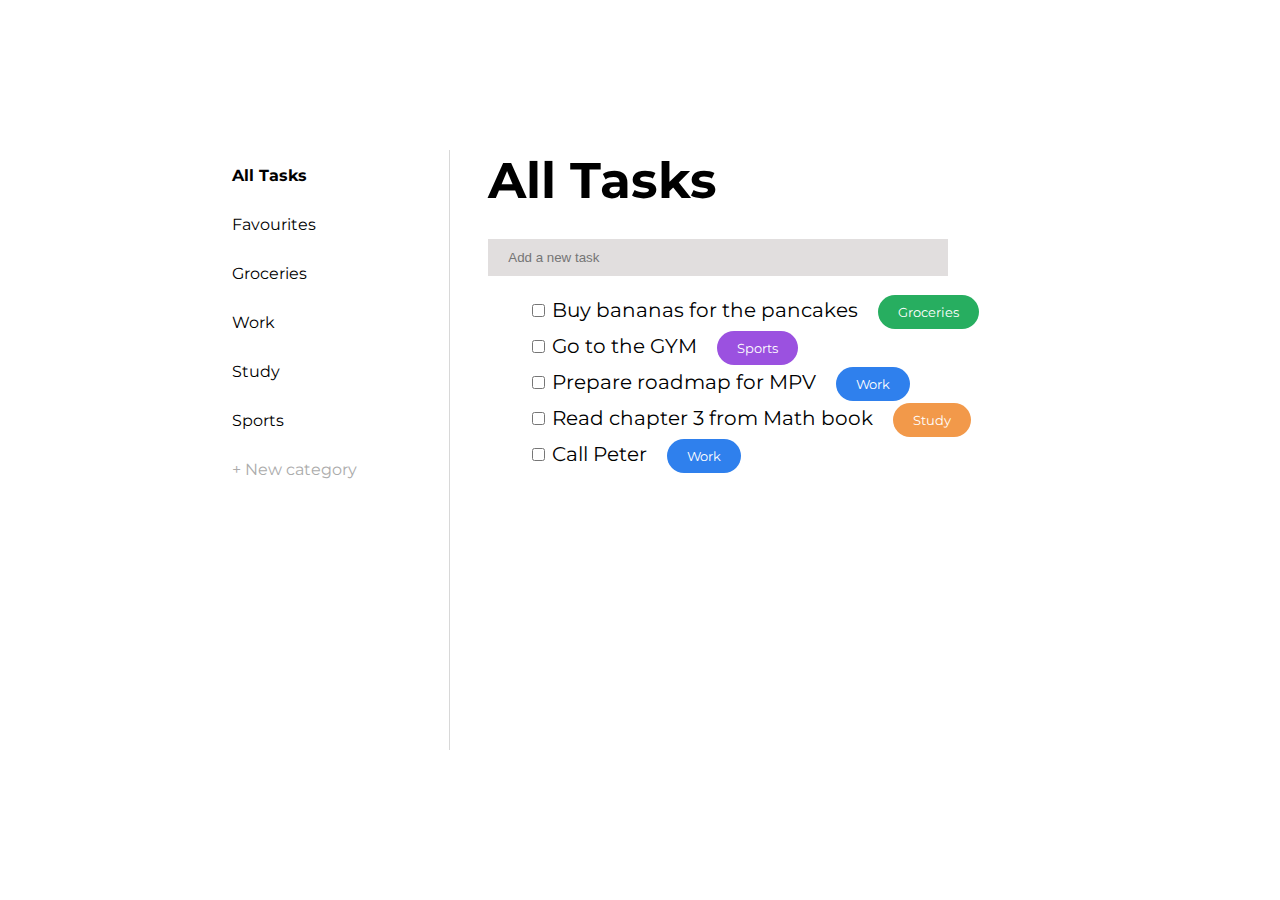
==== index.html @ 92f1a173 "Переименовал файл" ====
<!DOCTYPE html>
<html lang="en">
<head>
	<link rel="preconnect" href="https://fonts.googleapis.com">
	<link rel="preconnect" href="https://fonts.gstatic.com" crossorigin>
	<link href="https://fonts.googleapis.com/css2?family=Montserrat:wght@200;400;600&display=swap" rel="stylesheet"> 
	<meta charset="UTF-8">
	<meta name="viewport" content="width=device-width, initial-scale=1.0">
	<title>Document</title>
	<link rel="stylesheet" type="text/css" href="./style.css">
</head>
<body>		
	<div class="wrapper">
		<div class="app">
			<div class="sidebar">
				<ul class="categories">
					<li class="category category-selected">All Tasks</li>
					<li class="category">Favourites</li>
					<li class="category">Groceries</li>
					<li class="category">Work</li>
					<li class="category">Study</li>
					<li class="category">Sports</li>
					<li><a href="#" class="add">+ New category</a></li>
				</ul>
			</div>
			<div class="main">
				<h1 class="title">All Tasks</h1>
				<input class="input" type="text" placeholder="Add a new task"/>
				<ul>
					<li>
						<input class="task" type="checkbox"/>
						<label>Buy bananas for the pancakes</label>
						<span class="oval groceries">Groceries</span>
					</li>
					<li>
						<input class="task" type="checkbox"/>
						<label>Go to the GYM</label>
						<span class="oval sports">Sports</span>
					</li>
					<li>
						<input class="task" type="checkbox"/>
						<label>Prepare roadmap for MPV</label>
						<span class="oval work">Work</span>
					</li>
					<li>
						<input class="task" type="checkbox"/>
						<label>Read chapter 3 from Math book</label>
						<span class="oval study">Study</span>
					</li>
					<li>
						<input class="task" type="checkbox"/>
						<label>Call Peter</label>
						<span class="oval work">Work</span>
					</li>
				</ul>
			</div>
		</div>
	</div>
</body>
</html>
---- style.css ----
.app{
	height: 600px; 
	width: 70%;
	margin: 50px 0;
	display: flex;
}
.wrapper{
	min-height: 100vh;
	display: flex;
	align-items: center;
	justify-content: center;
}
body{
	font-family: 'Montserrat', sans-serif;
	margin: 0;
}
.sidebar{
	height: 100%;
	width: 30%;
	background-color: #FFFFFF;
	border-right: 1px solid #D8D8D8;
}
.main{
	height: 100%;
	width: 70%;
	padding-left: 38.24px;
}
.category{
	color: black;
	margin-bottom: 30px;
}
.category-selected{
	font-weight: 700;
}
.categories{
 list-style: none;
}
.add{
	color: #ABABAB;
	text-decoration: none;
}
.input{
	background-color: #E1DEDE;
	border: none;
	padding: 11px 20px;
	width: 70%;
}
.title{
	font-weight: 700;
	font-size: 50px;
	margin: 0;
	margin-bottom: 28px; 
}
.task:checked+label{
	color: #EB5757;
	text-decoration-line: line-through;
}
.task+label{
	color: #000000;
	font-weight: 400;
	font-size: 20px;
	line-height: 36px;
}
ul{
	list-style: none;
}
.oval{
	border-radius: 40px;
	font-size: 13px;
	font-weight: 400;
	line-height: 16px;
	color: #FFFFFF;
	padding: 9px 20px;
	margin-left: 16px;
}
.groceries{
	background-color: #27AE60;
}
.sports{
	background-color: #9B51E0;
}
.work{
	background-color: #2F80ED;
}
.study{
	background-color: #F2994A;
}
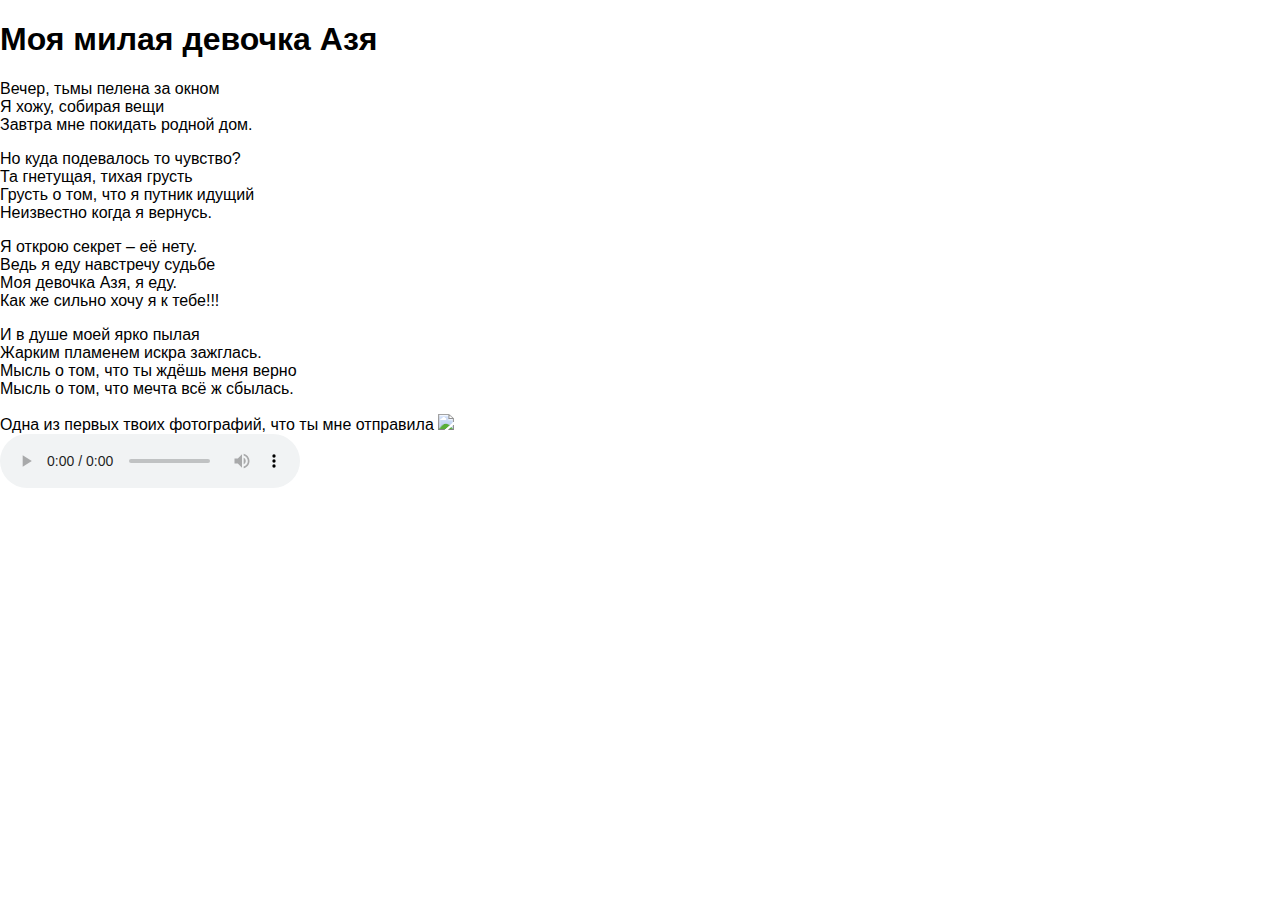
==== commit 8ddb8363: "Update index.html" ====
--- a/index.html
+++ b/index.html
@@ -1,60 +1,44 @@
 <!DOCTYPE html>
 <html lang="en">
-<head>
-	<link rel="preconnect" href="https://fonts.googleapis.com">
-	<link rel="preconnect" href="https://fonts.gstatic.com" crossorigin>
-	<link href="https://fonts.googleapis.com/css2?family=Montserrat:wght@200;400;600&display=swap" rel="stylesheet"> 
-	<meta charset="UTF-8">
-	<meta name="viewport" content="width=device-width, initial-scale=1.0">
-	<title>Document</title>
-	<link rel="stylesheet" type="text/css" href="./style.css">
-</head>
-<body>		
-	<div class="wrapper">
-		<div class="app">
-			<div class="sidebar">
-				<ul class="categories">
-					<li class="category category-selected">All Tasks</li>
-					<li class="category">Favourites</li>
-					<li class="category">Groceries</li>
-					<li class="category">Work</li>
-					<li class="category">Study</li>
-					<li class="category">Sports</li>
-					<li><a href="#" class="add">+ New category</a></li>
-				</ul>
+	<head>
+		<meta charset="utf-8"></meta>
+		<meta name="viewport" content="width=device-width, initial-scale=1.0">
+		<title>История моей любви</title>
+		<link rel="stylesheet" type="text/css" href="style.css">
+	</head>
+	<body>
+		<div class="block">
+			<div class="inside">
+				<div>
+					<h1>Моя милая девочка Азя</h1>
+					<p>
+						Вечер, тьмы пелена за окном<br>
+						Я хожу, собирая вещи<br>
+						Завтра мне покидать родной дом.<br>
+					</p>
+					<p>
+						Но куда подевалось то чувство?<br>
+						Та гнетущая, тихая грусть<br>
+						Грусть о том, что я путник идущий<br>
+						Неизвестно когда я вернусь.<br>
+					</p>
+					<p>
+						Я открою секрет – её нету.<br>
+						Ведь я еду навстречу судьбе<br>
+						Моя девочка Азя, я еду.<br>
+						Как же сильно хочу я к тебе!!!<br>
+					</p>
+					<p>
+						И в душе моей ярко пылая<br>
+						Жарким пламенем искра зажглась.<br>
+						Мысль о том, что ты ждёшь меня верно<br>
+						Мысль о том, что мечта всё ж сбылась.<br>
+					</p>
+				</div>
 			</div>
-			<div class="main">
-				<h1 class="title">All Tasks</h1>
-				<input class="input" type="text" placeholder="Add a new task"/>
-				<ul>
-					<li>
-						<input class="task" type="checkbox"/>
-						<label>Buy bananas for the pancakes</label>
-						<span class="oval groceries">Groceries</span>
-					</li>
-					<li>
-						<input class="task" type="checkbox"/>
-						<label>Go to the GYM</label>
-						<span class="oval sports">Sports</span>
-					</li>
-					<li>
-						<input class="task" type="checkbox"/>
-						<label>Prepare roadmap for MPV</label>
-						<span class="oval work">Work</span>
-					</li>
-					<li>
-						<input class="task" type="checkbox"/>
-						<label>Read chapter 3 from Math book</label>
-						<span class="oval study">Study</span>
-					</li>
-					<li>
-						<input class="task" type="checkbox"/>
-						<label>Call Peter</label>
-						<span class="oval work">Work</span>
-					</li>
-				</ul>
+			<div class="text">Одна из первых твоих фотографий, что ты мне отправила
+				<img src="photo/first.jpg">
 			</div>
+			<audio class="audio" src="123.mp3" type="audio/mpeg" controls="true" autoplay="autoplay"></audio>
 		</div>
-	</div>
-</body>
-</html>+	</body>
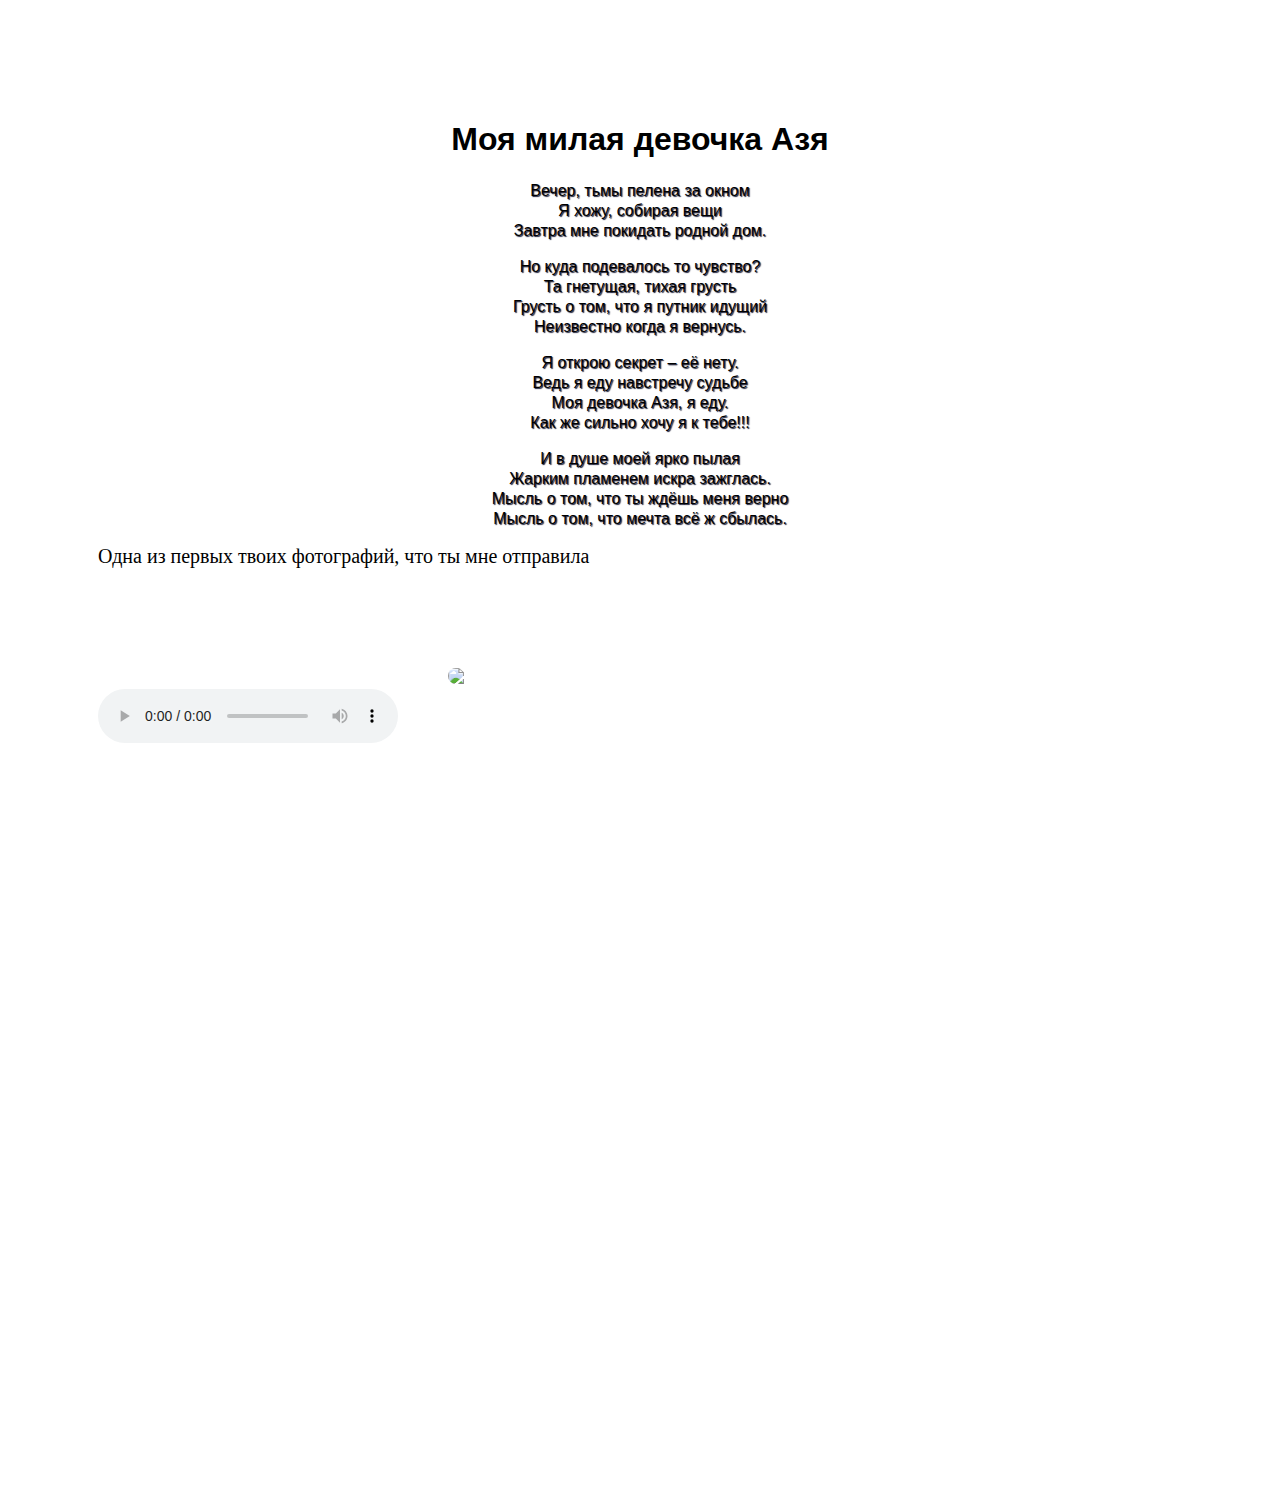
==== commit b30d3b1b: "Update index.html" ====
--- a/index.html
+++ b/index.html
@@ -4,7 +4,7 @@
 		<meta charset="utf-8"></meta>
 		<meta name="viewport" content="width=device-width, initial-scale=1.0">
 		<title>История моей любви</title>
-		<link rel="stylesheet" type="text/css" href="style.css">
+		<link rel="stylesheet" type="text/css" href="./style.css">
 	</head>
 	<body>
 		<div class="block">
--- a/style.css
+++ b/style.css
@@ -1,87 +1,33 @@
-.app{
-	height: 600px; 
-	width: 70%;
-	margin: 50px 0;
-	display: flex;
+body{
+	padding: 90px;
+	background: url('Elements/Nice_n1.jpg') 0 0/ cover no-repeat fixed;
+	height: 1300px;
 }
-.wrapper{
-	min-height: 100vh;
-	display: flex;
-	align-items: center;
-	justify-content: center;
+.block{
+
 }
-body{
+.audio{
+
+}
+p{
 	font-family: 'Montserrat', sans-serif;
-	margin: 0;
+	text-align: center;
+	text-shadow: 1px 1px 1px #181A34;
+	line-height: 20px
+	
 }
-.sidebar{
-	height: 100%;
-	width: 30%;
-	background-color: #FFFFFF;
-	border-right: 1px solid #D8D8D8;
+h1{
+	font-family: 'Montserrat', sans-serif;
+	text-align: center;
+	line-height: 40px;
 }
-.main{
-	height: 100%;
-	width: 70%;
-	padding-left: 38.24px;
+img{
+	box-sizing: border-box;
+	width: 25em;
+	display: inline-block;
+	margin: 100px 350px 0px;
+	border-radius: 20px;
 }
-.category{
-	color: black;
-	margin-bottom: 30px;
+.text{
+	font-size: 20px;
 }
-.category-selected{
-	font-weight: 700;
-}
-.categories{
- list-style: none;
-}
-.add{
-	color: #ABABAB;
-	text-decoration: none;
-}
-.input{
-	background-color: #E1DEDE;
-	border: none;
-	padding: 11px 20px;
-	width: 70%;
-}
-.title{
-	font-weight: 700;
-	font-size: 50px;
-	margin: 0;
-	margin-bottom: 28px; 
-}
-.task:checked+label{
-	color: #EB5757;
-	text-decoration-line: line-through;
-}
-.task+label{
-	color: #000000;
-	font-weight: 400;
-	font-size: 20px;
-	line-height: 36px;
-}
-ul{
-	list-style: none;
-}
-.oval{
-	border-radius: 40px;
-	font-size: 13px;
-	font-weight: 400;
-	line-height: 16px;
-	color: #FFFFFF;
-	padding: 9px 20px;
-	margin-left: 16px;
-}
-.groceries{
-	background-color: #27AE60;
-}
-.sports{
-	background-color: #9B51E0;
-}
-.work{
-	background-color: #2F80ED;
-}
-.study{
-	background-color: #F2994A;
-}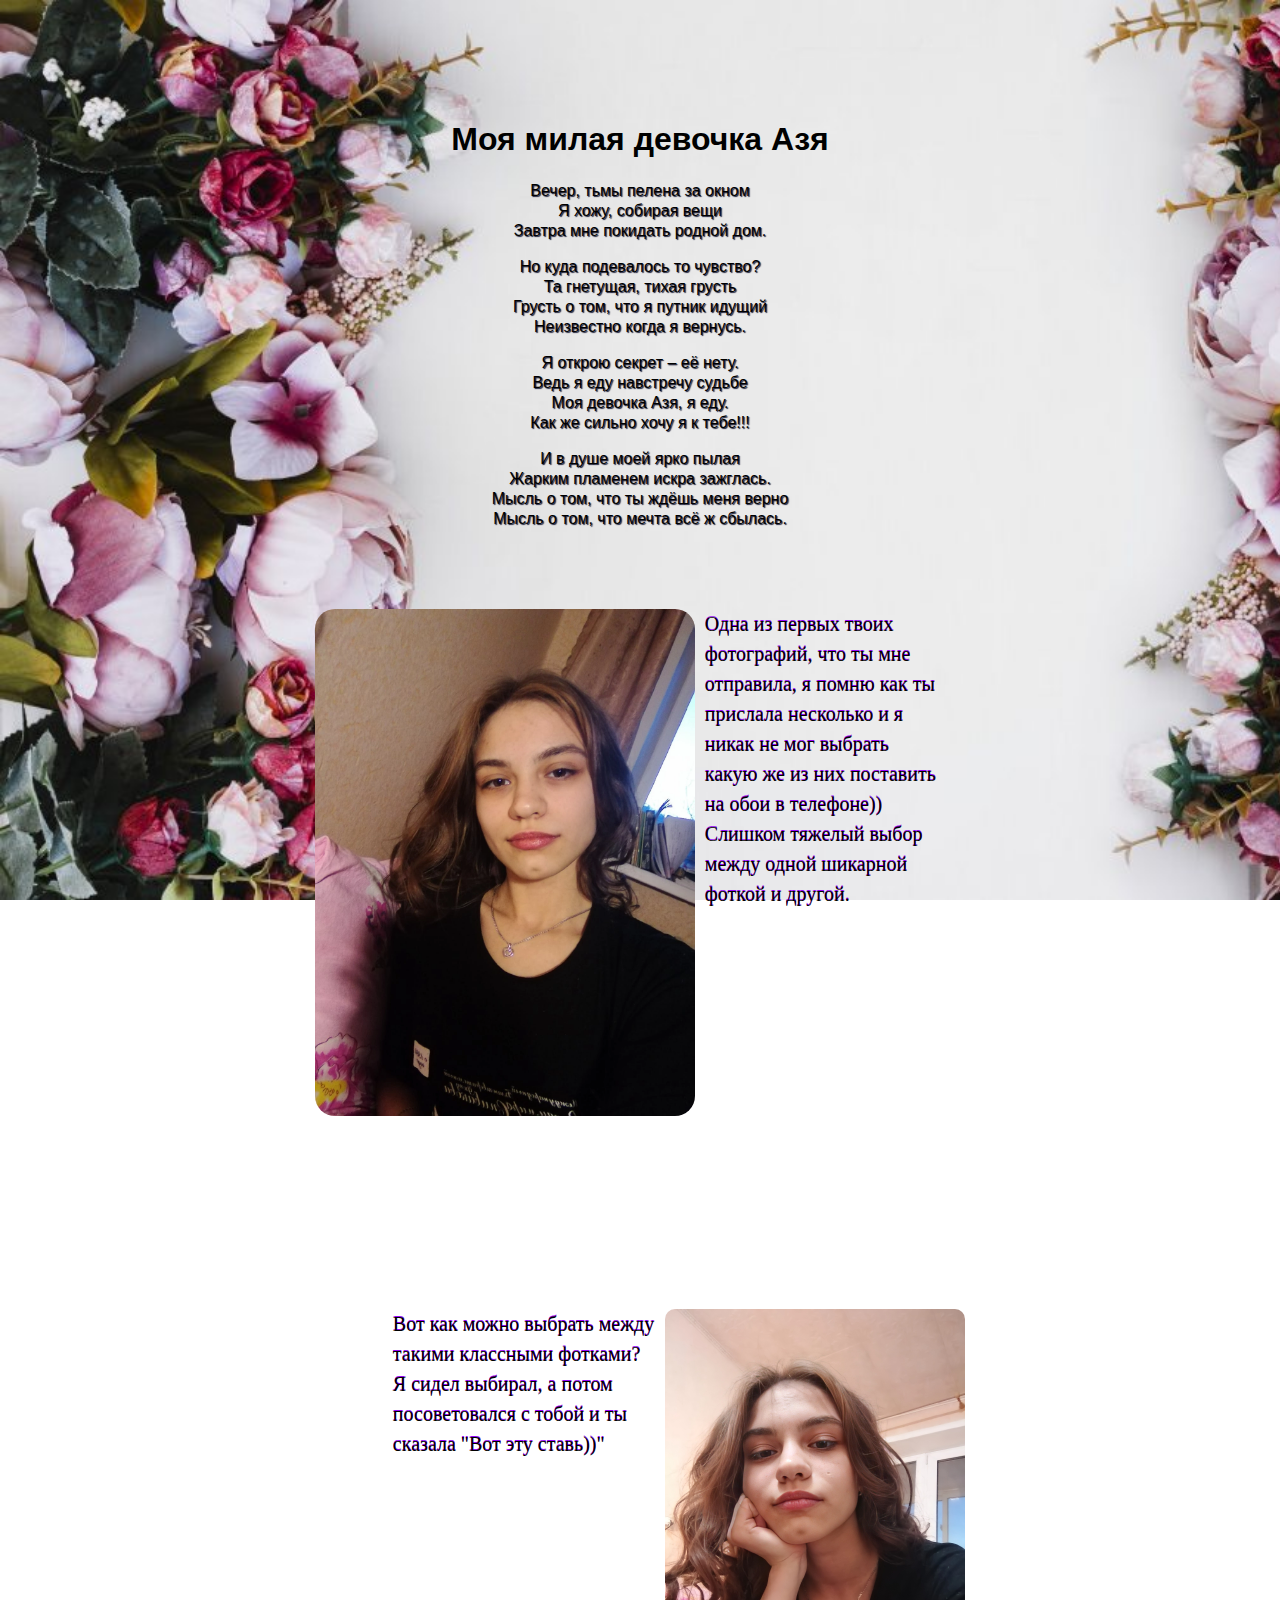
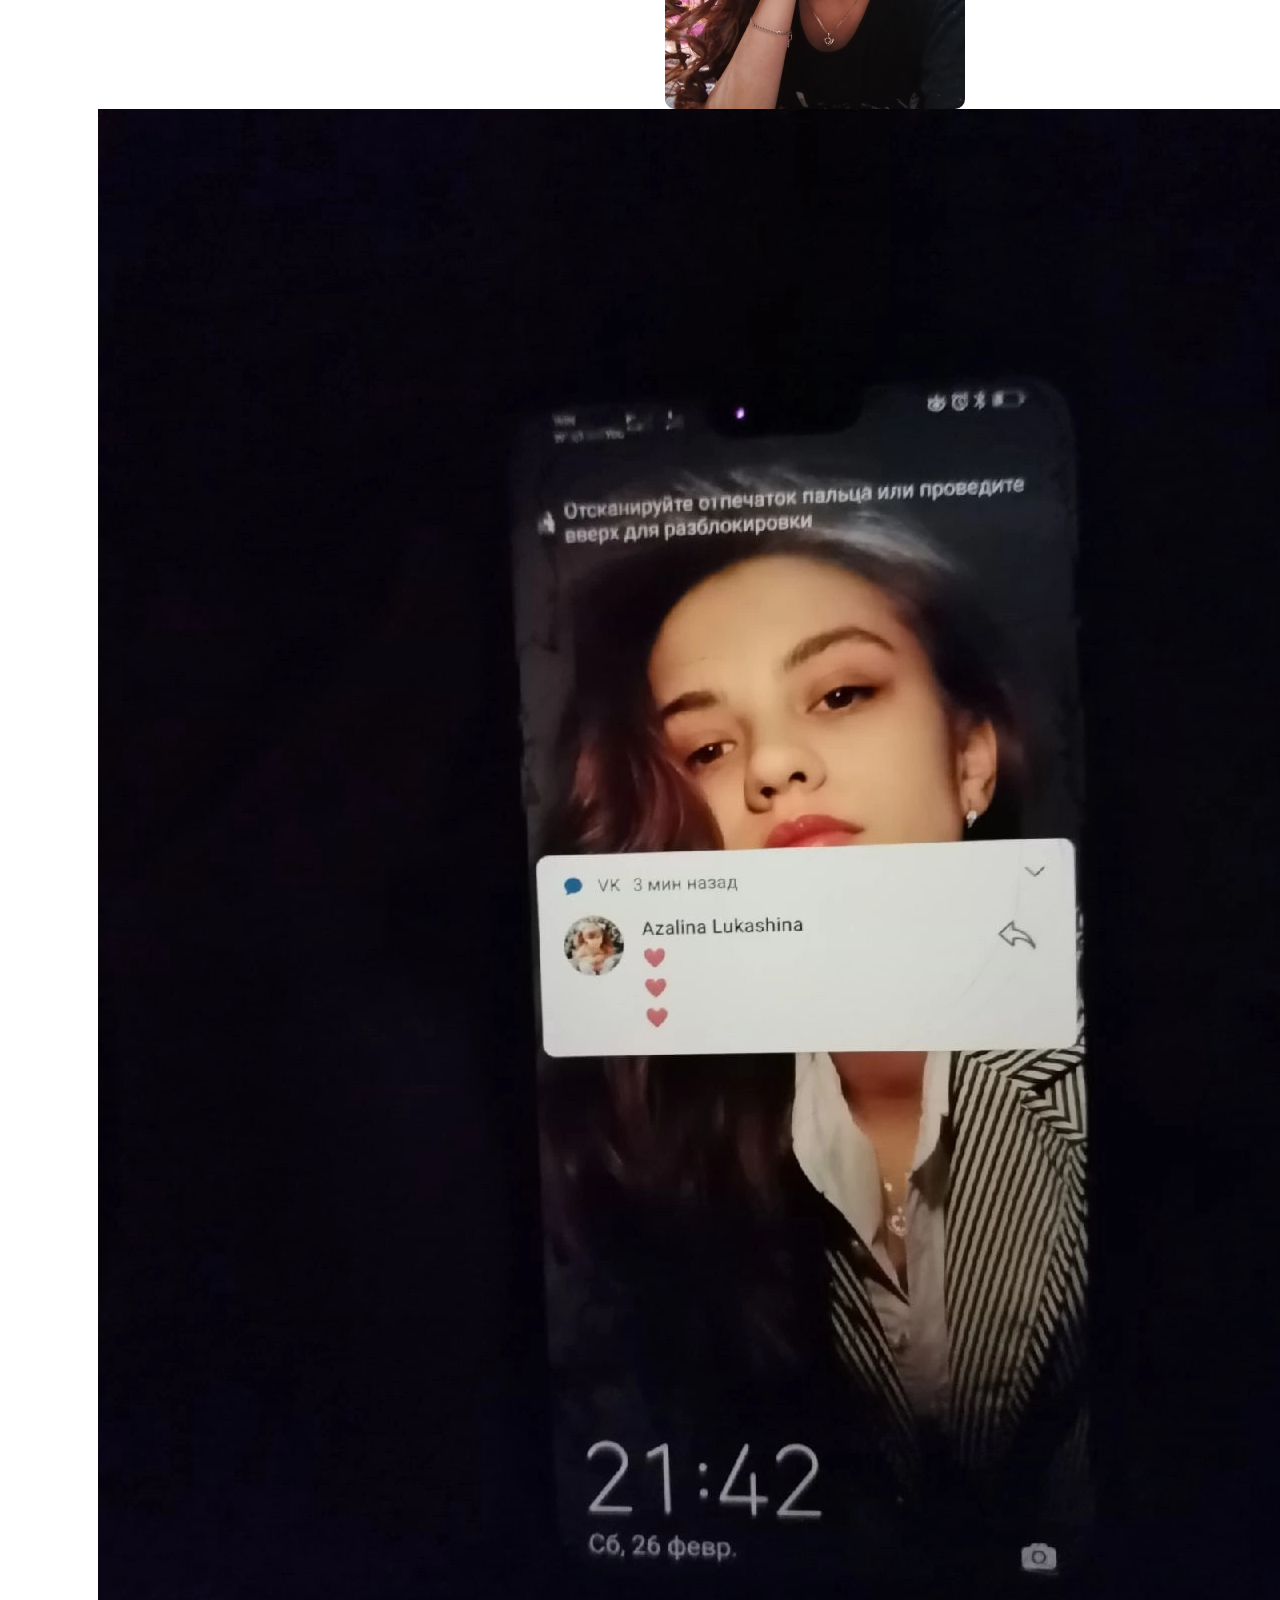
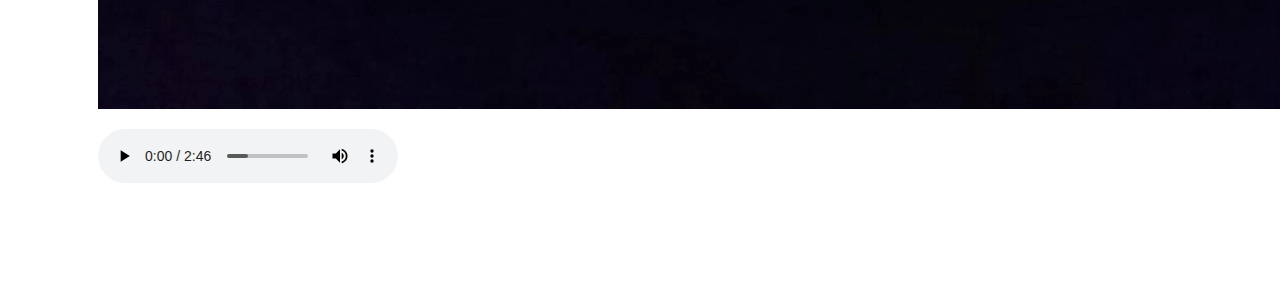
==== commit d590f476: "+1 фотка" ====
--- a/index.html
+++ b/index.html
@@ -4,31 +4,31 @@
 		<meta charset="utf-8"></meta>
 		<meta name="viewport" content="width=device-width, initial-scale=1.0">
 		<title>История моей любви</title>
-		<link rel="stylesheet" type="text/css" href="./style.css">
+		<link rel="stylesheet" type="text/css" href="style.css">
 	</head>
 	<body>
 		<div class="block">
 			<div class="inside">
 				<div>
 					<h1>Моя милая девочка Азя</h1>
-					<p>
+					<p class="verse">
 						Вечер, тьмы пелена за окном<br>
 						Я хожу, собирая вещи<br>
 						Завтра мне покидать родной дом.<br>
 					</p>
-					<p>
+					<p class="verse">
 						Но куда подевалось то чувство?<br>
 						Та гнетущая, тихая грусть<br>
 						Грусть о том, что я путник идущий<br>
 						Неизвестно когда я вернусь.<br>
 					</p>
-					<p>
+					<p class="verse">
 						Я открою секрет – её нету.<br>
 						Ведь я еду навстречу судьбе<br>
 						Моя девочка Азя, я еду.<br>
 						Как же сильно хочу я к тебе!!!<br>
 					</p>
-					<p>
+					<p class="verse">
 						И в душе моей ярко пылая<br>
 						Жарким пламенем искра зажглась.<br>
 						Мысль о том, что ты ждёшь меня верно<br>
@@ -36,9 +36,19 @@
 					</p>
 				</div>
 			</div>
-			<div class="text">Одна из первых твоих фотографий, что ты мне отправила
-				<img src="photo/first.jpg">
+			<div class="parent_card">
+				<p class="text"> <img class="picture1" src="photo/first.jpg">Одна из первых твоих фотографий, что ты мне отправила, я помню как ты прислала несколько и я никак не мог выбрать какую же из них поставить на обои в телефоне))</br> Слишком тяжелый выбор между одной шикарной фоткой и другой.
+				</p>
+			</div>
+			<div class="parent_card2">
+				<p class="text2"><img class="picture2" src="photo/picture2.jpg">Вот как можно выбрать между такими классными фотками?</br>Я сидел выбирал, а потом посоветовался с тобой и ты сказала "Вот эту ставь))"
+				</p>
+			</div>
+			<div class="parent_card3">
+				<p class="text3"><img class="picture3" src="photo/Happy.jpg">
+				
+				</p>
 			</div>
 			<audio class="audio" src="123.mp3" type="audio/mpeg" controls="true" autoplay="autoplay"></audio>
 		</div>
-	</body>
+	</body>--- a/style.css
+++ b/style.css
@@ -1,33 +1,63 @@
+
 body{
 	padding: 90px;
 	background: url('Elements/Nice_n1.jpg') 0 0/ cover no-repeat fixed;
-	height: 1300px;
 }
-.block{
-
+.block_parent{
+	display: flex;
+	margin: 50px 20%;
 }
 .audio{
 
 }
-p{
+.verse{
 	font-family: 'Montserrat', sans-serif;
 	text-align: center;
 	text-shadow: 1px 1px 1px #181A34;
-	line-height: 20px
-	
+	line-height: 20px;
 }
 h1{
 	font-family: 'Montserrat', sans-serif;
 	text-align: center;
 	line-height: 40px;
 }
-img{
-	box-sizing: border-box;
-	width: 25em;
-	display: inline-block;
-	margin: 100px 350px 0px;
-	border-radius: 20px;
-}
 .text{
 	font-size: 20px;
+	margin: 0 28% 0 0;
+	padding-top: 30px; 
+	line-height: 30px;
+	text-shadow: -0 -1px 0 #9807F9;
 }
+.picture1{
+	border-radius: 20px;
+	float: left;
+	margin: 0px 10px 5px 0px;
+	width: 380px;
+}
+.parent_card{
+	margin: 50px 0px 400px 20%;
+}
+.parent_card2{
+	margin: 50px 20%;
+}
+.picture2{
+	width: 300px;
+	margin:0;
+	float: right;
+	border-radius: 10px;
+}
+.text2{
+	margin:0 0 0 12%;
+	font-size: 20px;
+	line-height: 30px;
+	text-shadow: -0 -1px 0 #9807F9;
+}
+.parent_card3{
+
+}
+.text3{
+
+}
+.pocture3{
+	
+}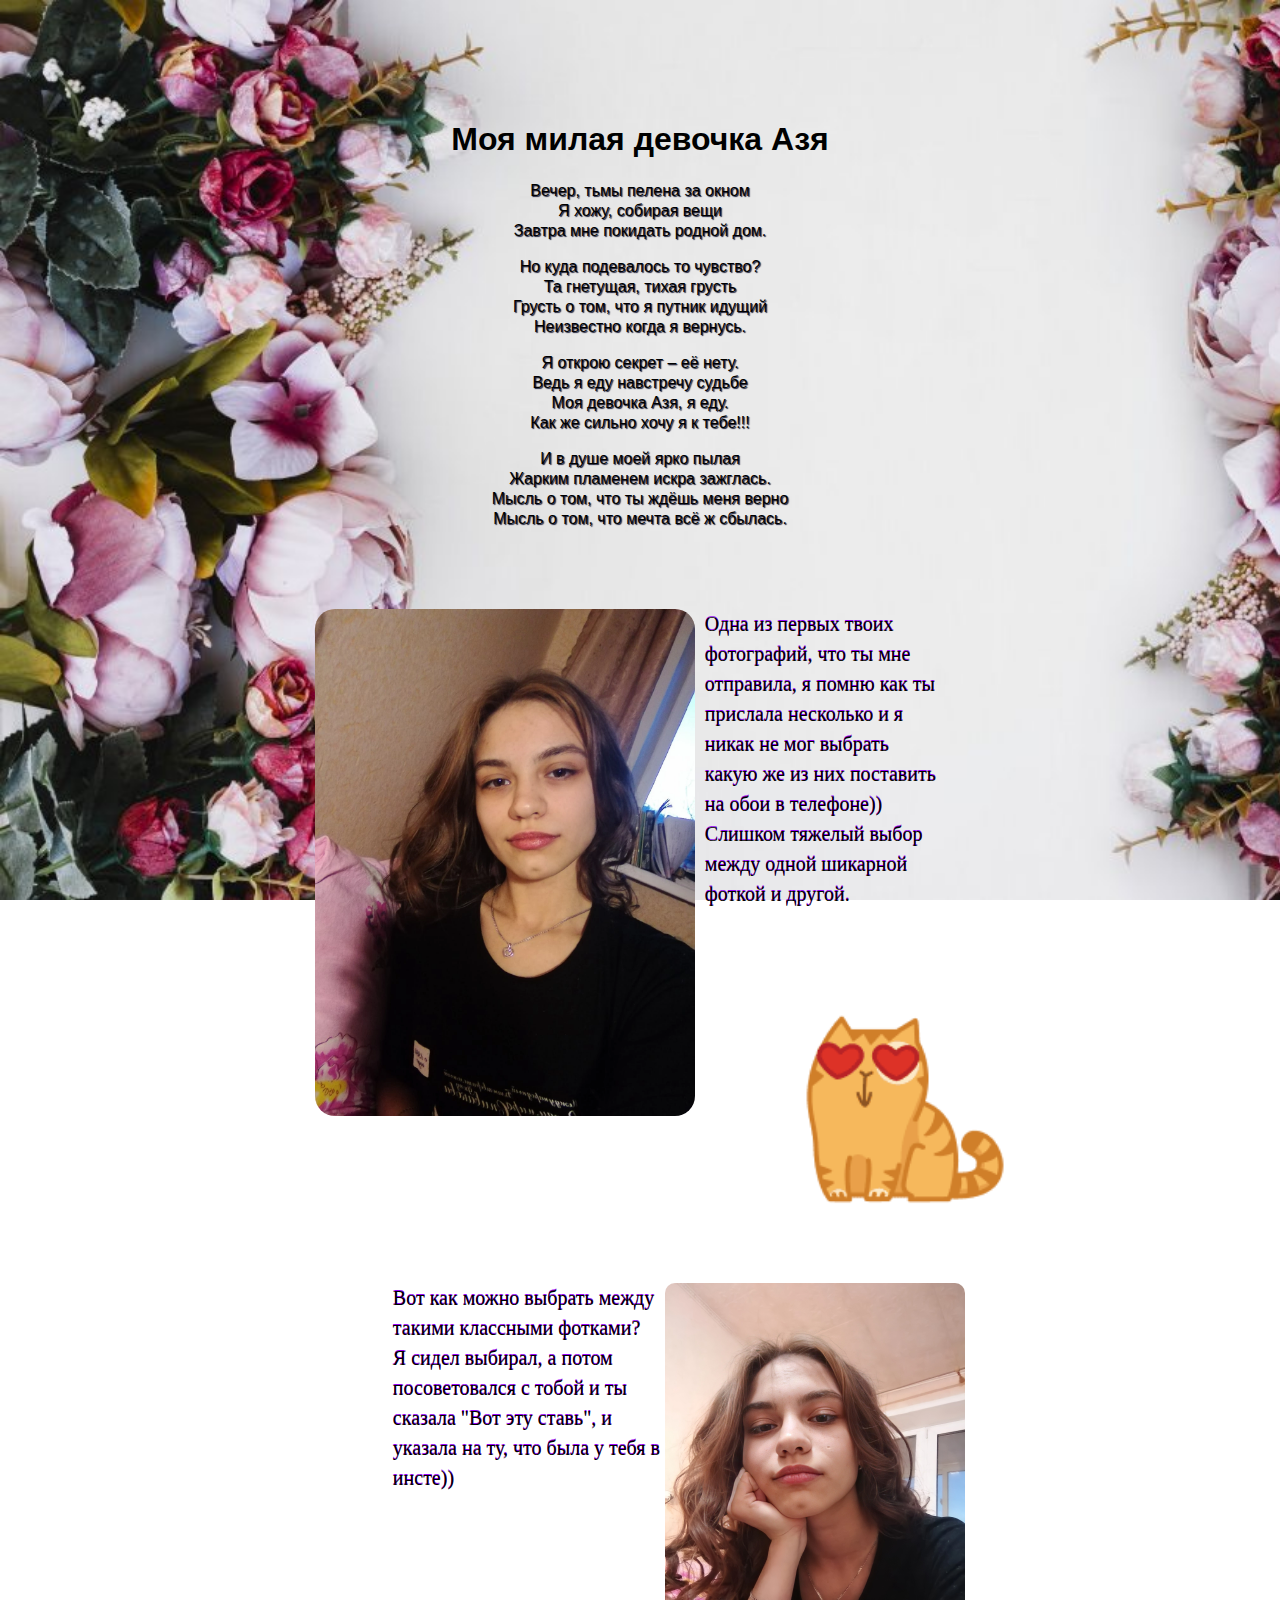
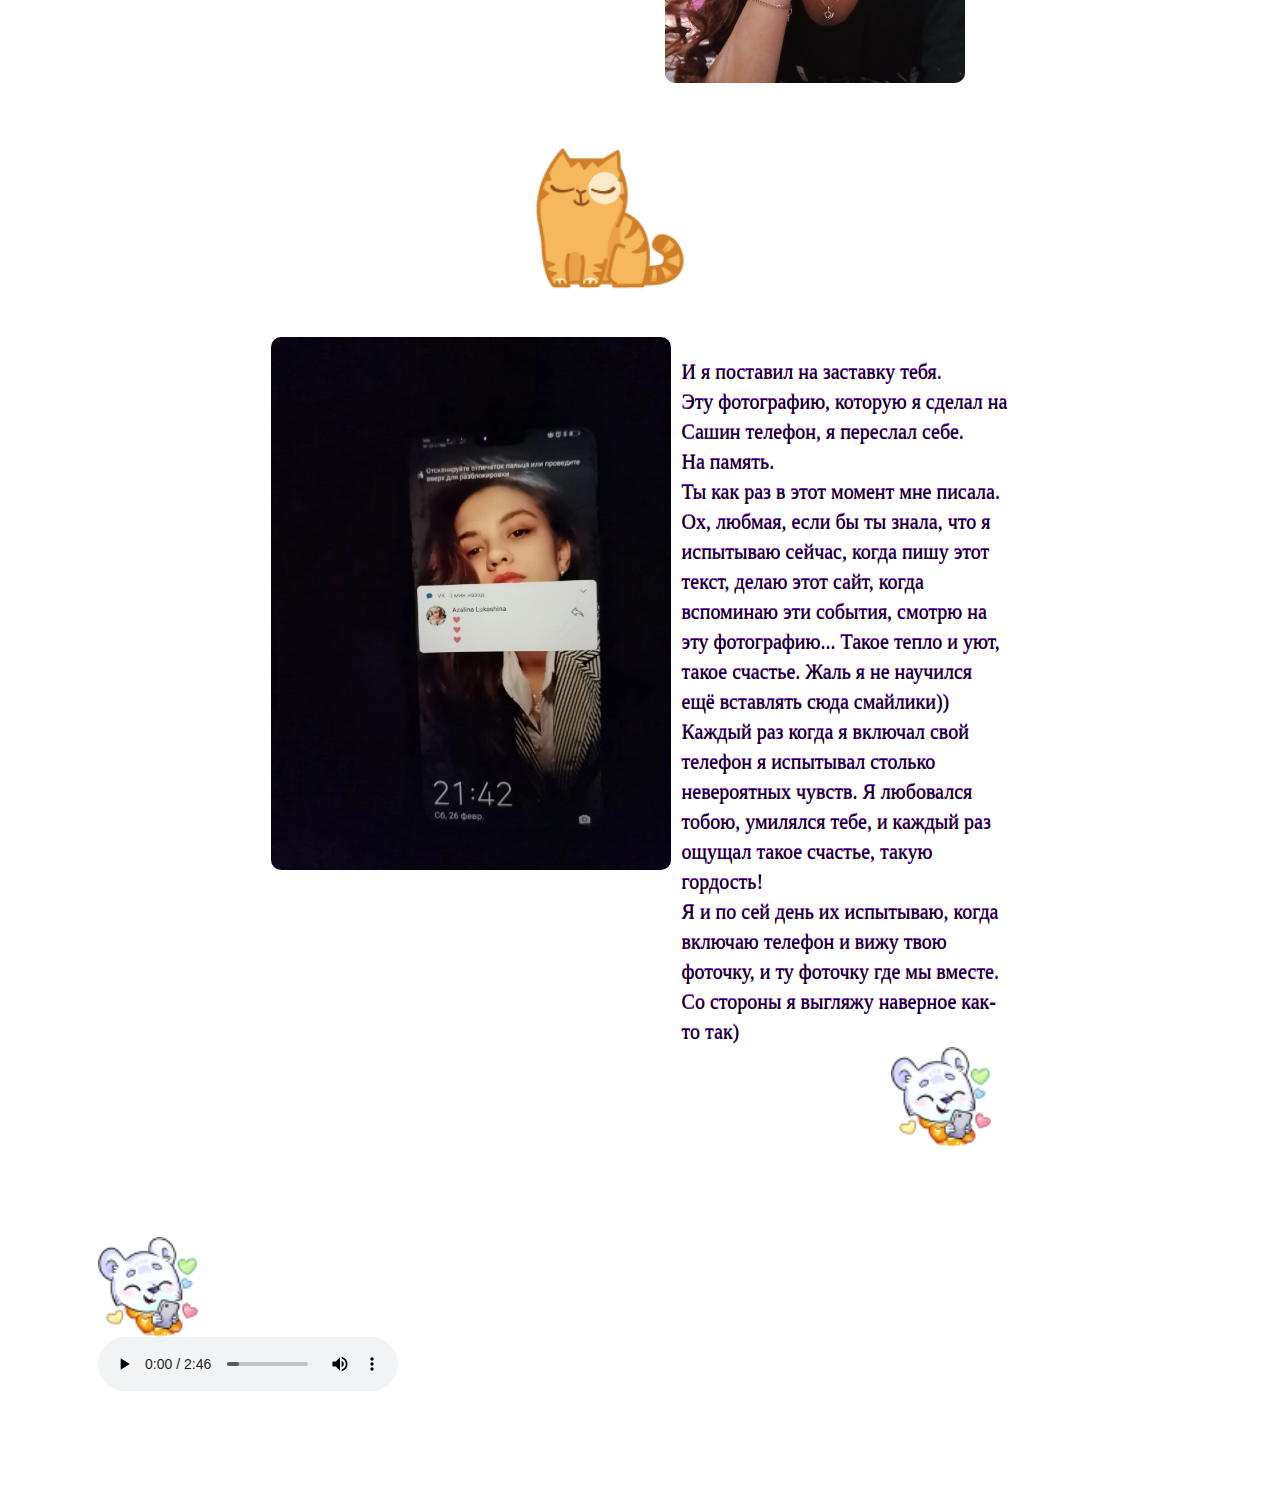
==== commit 1bb757e5: "Что-то" ====
--- a/index.html
+++ b/index.html
@@ -37,17 +37,37 @@
 				</div>
 			</div>
 			<div class="parent_card">
-				<p class="text"> <img class="picture1" src="photo/first.jpg">Одна из первых твоих фотографий, что ты мне отправила, я помню как ты прислала несколько и я никак не мог выбрать какую же из них поставить на обои в телефоне))</br> Слишком тяжелый выбор между одной шикарной фоткой и другой.
+				<p class="text"> <img class="picture1" src="photo/first.jpg">Одна из первых твоих фотографий, что ты мне отправила, я помню как ты прислала несколько и я никак не мог выбрать какую же из них поставить на обои в телефоне))</br> Слишком тяжелый выбор между одной шикарной фоткой и другой.					
 				</p>
+				<div>
+					<img class="sticker_heart_eyes" src="stick/tot.png">
+				</div>
 			</div>
 			<div class="parent_card2">
-				<p class="text2"><img class="picture2" src="photo/picture2.jpg">Вот как можно выбрать между такими классными фотками?</br>Я сидел выбирал, а потом посоветовался с тобой и ты сказала "Вот эту ставь))"
+				<p class="text2"><img class="picture2" src="photo/picture2.jpg">Вот как можно выбрать между такими классными фотками?</br>Я сидел выбирал, а потом посоветовался с тобой и ты сказала "Вот эту ставь", и указала на ту, что была у тебя в инсте))
 				</p>
+				<div>
+					<img class="sticker_glad_cat" src="stick/drug.png">
+				</div>
 			</div>
 			<div class="parent_card3">
-				<p class="text3"><img class="picture3" src="photo/Happy.jpg">
-				
-				</p>
+				<div class="block_2_card_3">
+					<img class="picture3" src="photo/Happy.jpg">
+				</div>
+				<div class="block_1_card_3">
+					<p class="text3"> И я поставил на заставку тебя.</br>
+						Эту фотографию, которую я сделал на Сашин телефон, я переслал себе.</br>
+						На память.</br>
+						Ты как раз в этот момент мне писала. Ох, любмая, если бы ты знала, что я испытываю сейчас, когда пишу этот текст, делаю этот сайт, когда вспоминаю эти события, смотрю на эту фотографию... Такое тепло и уют, такое счастье. Жаль я не научился ещё вставлять сюда смайлики))</br>
+						Каждый раз когда я включал свой телефон я испытывал столько невероятных чувств. Я любовался тобою, умилялся тебе, и каждый раз ощущал  такое счастье, такую гордость! </br>Я и по сей день их испытываю, когда включаю телефон и вижу твою фоточку, и ту фоточку где мы вместе.</br>Со стороны я выгляжу наверное как-то так)
+					</p>
+					<div class="sticker_bear_block">
+						<img class="sticker_bear" src="stick/bear.png">
+					</div>
+				</div>
+			</div>
+			<div>
+				<img class="sticker_bear" src="stick/bear.png">
 			</div>
 			<audio class="audio" src="123.mp3" type="audio/mpeg" controls="true" autoplay="autoplay"></audio>
 		</div>
--- a/style.css
+++ b/style.css
@@ -35,7 +35,7 @@
 	width: 380px;
 }
 .parent_card{
-	margin: 50px 0px 400px 20%;
+	margin: 50px 0px 100px 20%;
 }
 .parent_card2{
 	margin: 50px 20%;
@@ -46,18 +46,40 @@
 	float: right;
 	border-radius: 10px;
 }
+.sticker_glad_cat{
+	width: 150px;
+	margin: 60px 10px 0 220px;
+}
 .text2{
-	margin:0 0 0 12%;
+	margin:-30px 0 0 12%;
 	font-size: 20px;
 	line-height: 30px;
 	text-shadow: -0 -1px 0 #9807F9;
 }
 .parent_card3{
+	margin: 90px 16%;
+	display: flex;
 
 }
 .text3{
-
+	margin:-30px 0 0 3%;
+	font-size: 20px;
+	line-height: 30px;
+	text-shadow: -0 -1px 0 #9807F9;
 }
-.pocture3{
-	
+.picture3{
+	width: 400px;
+	margin: -50px 0 0 0; 
+	border-radius: 10px;
+}
+.sticker_heart_eyes{
+	width: 200px;
+	margin: 100px 0 0 100px;
+}
+.sticker_bear{
+	display: block;
+	width: 100px;
+}
+.sticker_bear_block{
+	margin: 0 0 0 65%;
 }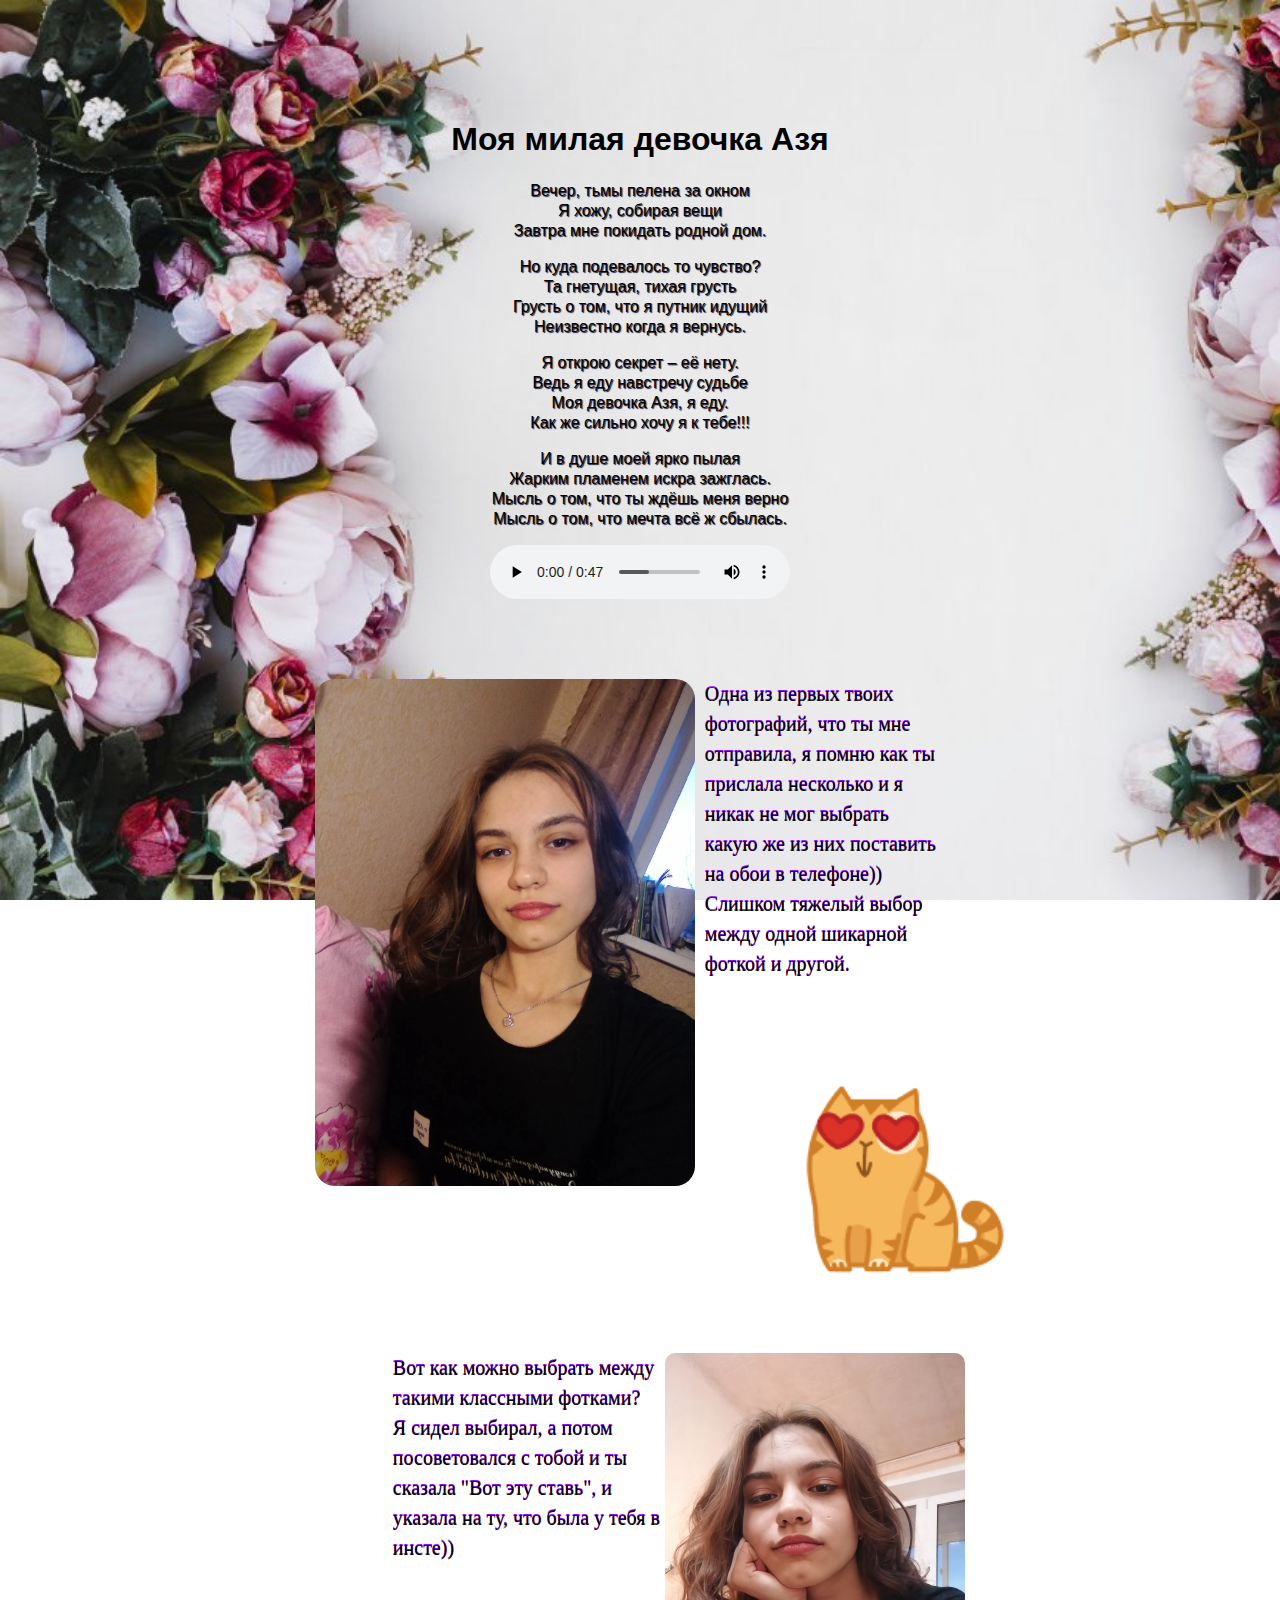
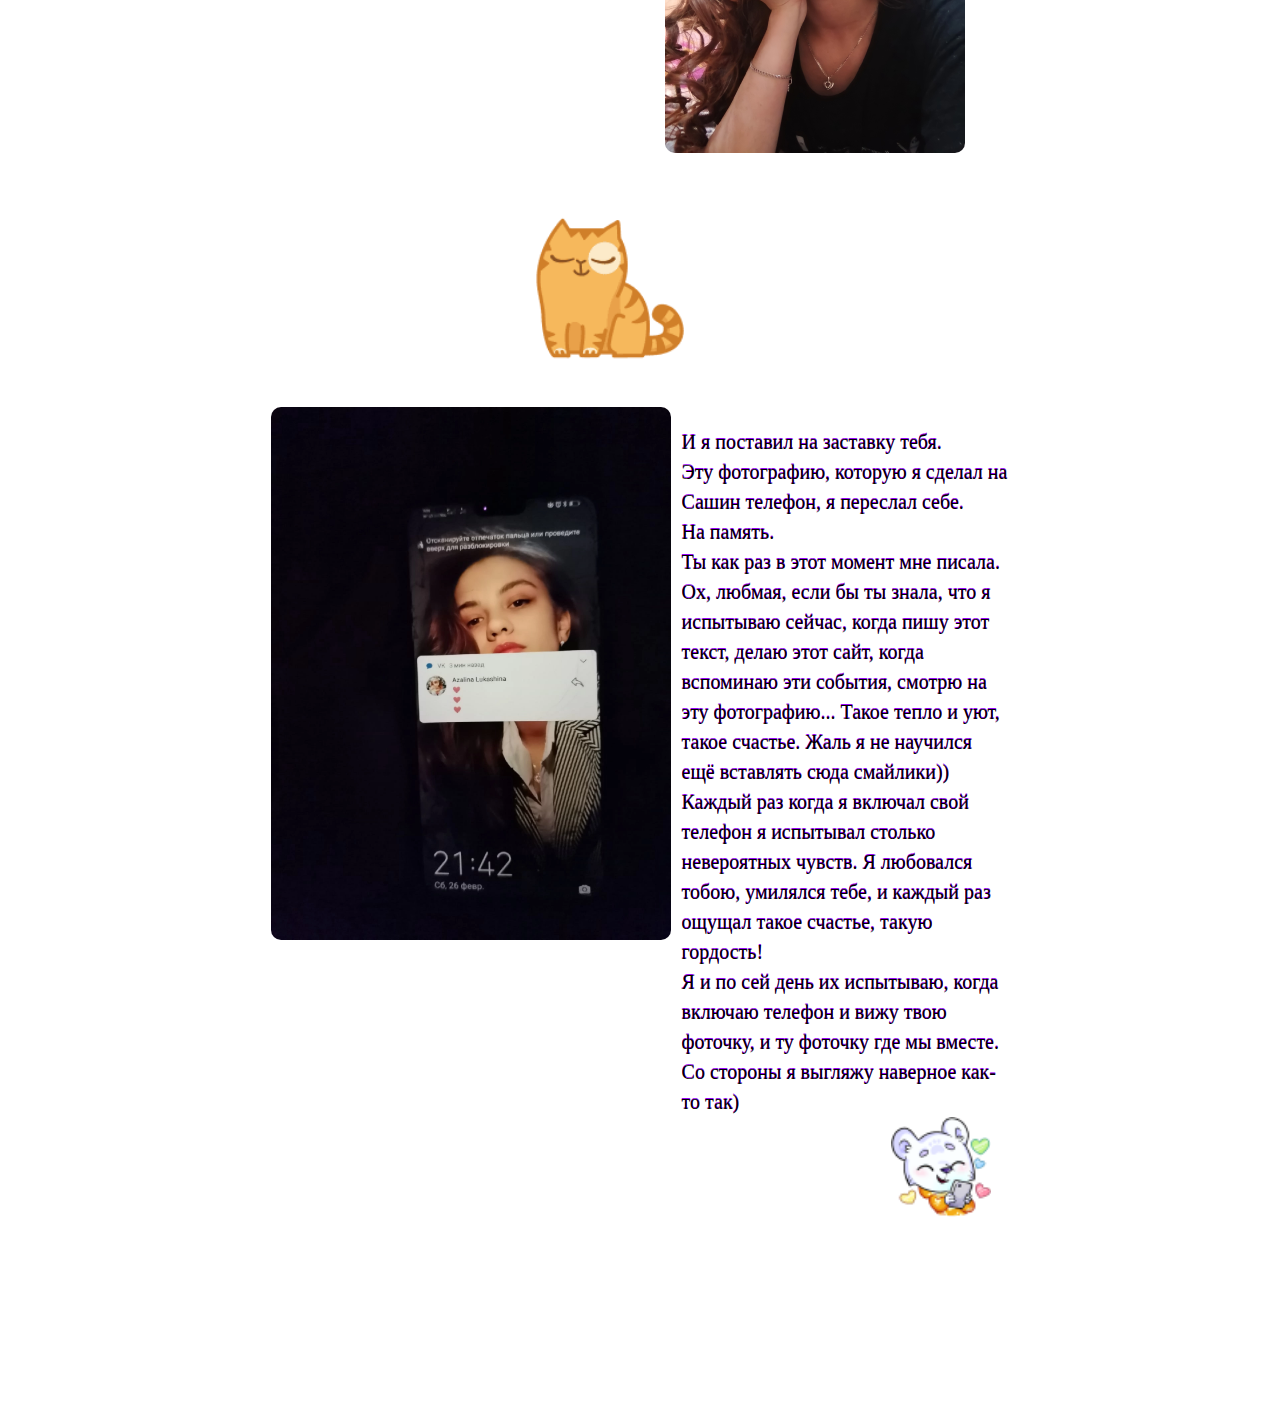
==== commit 96584d2e: "Стих" ====
--- a/index.html
+++ b/index.html
@@ -34,6 +34,7 @@
 						Мысль о том, что ты ждёшь меня верно<br>
 						Мысль о том, что мечта всё ж сбылась.<br>
 					</p>
+					<audio class="audio" src="voice_verse.mp3" type="audio/mpeg" controls="true"></audio>
 				</div>
 			</div>
 			<div class="parent_card">
@@ -66,9 +67,5 @@
 					</div>
 				</div>
 			</div>
-			<div>
-				<img class="sticker_bear" src="stick/bear.png">
-			</div>
-			<audio class="audio" src="123.mp3" type="audio/mpeg" controls="true" autoplay="autoplay"></audio>
 		</div>
 	</body>--- a/style.css
+++ b/style.css
@@ -8,7 +8,8 @@
 	margin: 50px 20%;
 }
 .audio{
-
+	display: block;
+	margin: 0 auto;
 }
 .verse{
 	font-family: 'Montserrat', sans-serif;
